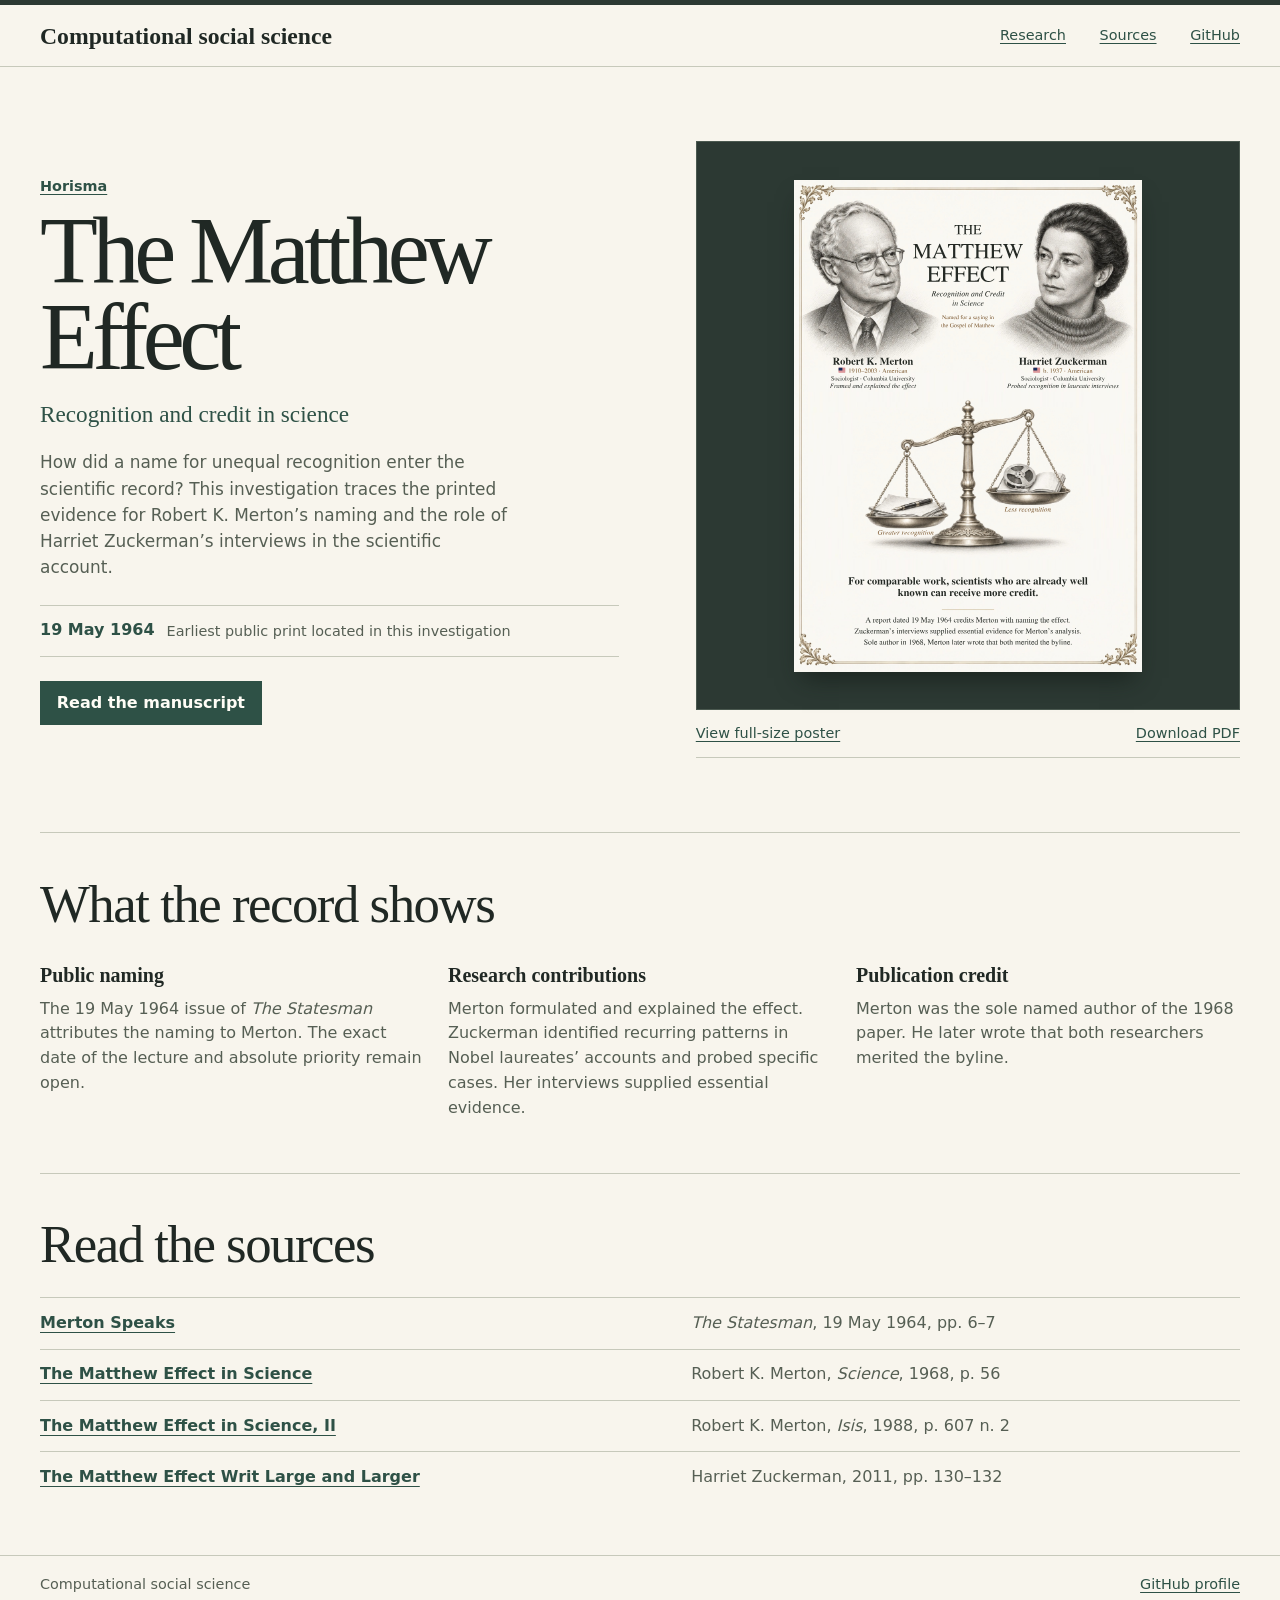
==== index.html @ 0ecb36c7 "Publish the illustrated Matthew Effect working manuscript" ====
<!doctype html>
<html lang="en">
<head>
  <meta charset="utf-8">
  <meta name="viewport" content="width=device-width, initial-scale=1">
  <meta name="description" content="Research by Computational social science. Explore the Horisma investigation of naming, recognition and credit in the history of the Matthew Effect.">
  <title>Computational social science · Research portfolio</title>
  <link rel="stylesheet" href="style.css">
</head>
<body>
  <a class="skip-link" href="#main">Skip to content</a>
  <header class="masthead">
    <div class="shell masthead-inner">
      <a class="wordmark" href="index.html" aria-label="Computational social science research portfolio home">Computational social science</a>
      <nav aria-label="Site">
        <a href="#research">Research</a>
        <a href="#sources">Sources</a>
        <a href="https://github.com/Computational-social-science">GitHub</a>
      </nav>
    </div>
  </header>

  <main id="main" class="shell">
    <section class="hero" id="research" aria-labelledby="case-title">
      <div class="intro">
        <a class="project-name" href="manuscript.html">Horisma</a>
        <h1 id="case-title">The Matthew<br class="title-break"> Effect</h1>
        <p class="subtitle">Recognition and credit in science</p>
        <p class="lead">How did a name for unequal recognition enter the scientific record? This investigation traces the printed evidence for Robert K. Merton’s naming and the role of Harriet Zuckerman’s interviews in the scientific account.</p>
        <div class="opening-date">
          <time datetime="1964-05-19">19 May 1964</time>
          <span>Earliest public print located in this investigation</span>
        </div>
        <a class="action" href="manuscript.html">Read the manuscript</a>
      </div>

      <figure class="plate">
        <div class="gallery">
          <a class="poster" href="assets/matthew-effect-poster.svg" aria-label="Open poster at full resolution">
            <img src="assets/matthew-effect-poster.svg" width="420" height="594" fetchpriority="high"
                 alt="Scientific poster with portraits of Robert K. Merton and Harriet Zuckerman flanking a balance that tips toward Merton.">
          </a>
        </div>
        <figcaption>
          <a href="assets/matthew-effect-poster.svg">View full-size poster</a>
          <a href="assets/matthew-effect-poster.pdf" download>Download PDF</a>
        </figcaption>
      </figure>
    </section>

    <section class="account" aria-labelledby="account-title">
      <h2 id="account-title">What the record shows</h2>
      <dl>
        <div>
          <dt>Public naming</dt>
          <dd>The 19 May 1964 issue of <cite>The Statesman</cite> attributes the naming to Merton. The exact date of the lecture and absolute priority remain open.</dd>
        </div>
        <div>
          <dt>Research contributions</dt>
          <dd>Merton formulated and explained the effect. Zuckerman identified recurring patterns in Nobel laureates’ accounts and probed specific cases. Her interviews supplied essential evidence.</dd>
        </div>
        <div>
          <dt>Publication credit</dt>
          <dd>Merton was the sole named author of the 1968 paper. He later wrote that both researchers merited the byline.</dd>
        </div>
      </dl>
    </section>

    <section class="sources" id="sources" aria-labelledby="sources-title">
      <h2 id="sources-title">Read the sources</h2>
      <ul>
        <li>
          <a href="https://repo.library.stonybrook.edu/xmlui/bitstream/handle/11401/62034/Statesman%2C%20V.7%2C%20n.%2011.pdf#page=6">Merton Speaks</a>
          <span><cite>The Statesman</cite>, 19 May 1964, pp. 6–7</span>
        </li>
        <li>
          <a href="https://garfield.library.upenn.edu/merton/matthew1.pdf#page=1">The Matthew Effect in Science</a>
          <span>Robert K. Merton, <cite>Science</cite>, 1968, p. 56</span>
        </li>
        <li>
          <a href="https://garfield.library.upenn.edu/merton/matthewii.pdf#page=2">The Matthew Effect in Science, II</a>
          <span>Robert K. Merton, <cite>Isis</cite>, 1988, p. 607 n. 2</span>
        </li>
        <li>
          <a href="https://www.jstor.org/stable/10.7829/j.ctt1282rv.16">The Matthew Effect Writ Large and Larger</a>
          <span>Harriet Zuckerman, 2011, pp. 130–132</span>
        </li>
      </ul>
    </section>
  </main>

  <footer class="site-footer">
    <div class="shell footer-inner">
      <span>Computational social science</span>
      <a href="https://github.com/Computational-social-science">GitHub profile</a>
    </div>
  </footer>
</body>
</html>
---- style.css ----
:root {
  color-scheme: light;
  --paper: #f8f5ed;
  --ink: #202824;
  --muted: #565f54;
  --rule: #c7c9bb;
  --accent: #2e5146;
  --gallery: #2c3933;
  --serif: "Iowan Old Style", "Palatino Linotype", "Book Antiqua", Georgia, serif;
  --sans: system-ui, -apple-system, "Segoe UI", sans-serif;
}

*, *::before, *::after { box-sizing: border-box; }

html { scroll-padding: 1.5rem; }

body {
  margin: 0;
  color: var(--ink);
  background: var(--paper);
  font: 1rem/1.55 var(--sans);
}

h1, h2, p, figure, dl, dd { margin: 0; }
a { color: var(--accent); text-underline-offset: .22em; }
a:hover { text-decoration-thickness: .13em; }
:focus-visible { outline: 2px solid #93600f; outline-offset: 5px; }

.shell {
  width: min(100% - 5rem, 75rem);
  margin-inline: auto;
}

.skip-link {
  position: absolute;
  z-index: 2;
  inset: .75rem auto auto .75rem;
  transform: translateY(-200%);
  padding: .6rem 1rem;
  background: var(--paper);
}
.skip-link:focus { transform: none; }

.masthead { border-top: .34rem solid var(--gallery); border-bottom: 1px solid var(--rule); }
.masthead-inner, .footer-inner {
  display: flex;
  align-items: center;
  justify-content: space-between;
  gap: 1.25rem;
  padding-block: 1.1rem;
}
.wordmark { font: 700 1.48rem/1.1 var(--serif); color: var(--ink); text-decoration: none; }
.masthead nav { display: flex; flex-wrap: wrap; gap: .6rem clamp(.8rem, 3vw, 2.1rem); }
.masthead nav a { font-size: .9rem; }

.hero {
  display: grid;
  grid-template-columns: minmax(0, 1fr) minmax(0, .94fr);
  align-items: center;
  gap: clamp(2rem, 6vw, 5.5rem);
  padding-block: clamp(3rem, 5.8vw, 6rem);
}
.intro { max-width: 37rem; }
.project-name { color: var(--accent); font-size: .9rem; font-weight: 650; }
h1, h2 { font-family: var(--serif); font-weight: 400; }
h1 { margin-top: .65rem; font-size: clamp(3.65rem, 7.4vw, 7.7rem); line-height: .9; letter-spacing: -.058em; }
.subtitle { margin-top: 1.2rem; font: 1.45rem/1.3 var(--serif); color: var(--accent); }
.lead { margin-top: 1.25rem; max-width: 44ch; font-size: 1.06rem; color: var(--muted); }
.opening-date {
  margin-block: 1.5rem;
  border-block: 1px solid var(--rule);
  padding-block: .8rem;
  display: flex;
  flex-wrap: wrap;
  align-items: center;
  gap: .15rem .75rem;
}
.opening-date time { font-weight: 650; color: var(--accent); }
.opening-date span { font-size: .9rem; color: var(--muted); }
.action {
  display: inline-flex;
  align-items: center;
  min-height: 44px;
  padding: .55rem 1.05rem;
  background: var(--accent);
  color: #fffdf6;
  font-weight: 600;
  text-decoration: none;
}
.action:hover { background: var(--ink); text-decoration: underline; }

.gallery {
  display: grid;
  justify-items: center;
  padding: clamp(1.1rem, 3vw, 2.8rem);
  background: var(--gallery);
  box-shadow: inset 0 0 0 1px #4b5950;
}
.poster {
  display: block;
  width: min(100%, 21.75rem);
  background: #fffaf0;
  box-shadow: 0 .9rem 1.45rem -.5rem #101813a8;
}
.poster:focus-visible { outline-color: #f4d092; }
.poster img { display: block; width: 100%; height: auto; }
figcaption {
  display: flex;
  flex-wrap: wrap;
  justify-content: space-between;
  gap: .4rem 1rem;
  border-bottom: 1px solid var(--rule);
  padding-block: .75rem;
  color: var(--muted);
  font-size: .9rem;
}

.account, .sources { border-top: 1px solid var(--rule); padding-block: 2.6rem 3.25rem; }
h2 { font-size: clamp(2.05rem, 4.3vw, 3.3rem); line-height: 1.1; letter-spacing: -.028em; }
.account dl { display: grid; grid-template-columns: repeat(3, minmax(0, 1fr)); gap: 1.5rem; margin-top: 1.9rem; }
.account dt { font: 700 1.25rem/1.2 var(--serif); margin-bottom: .6rem; }
.account dd { max-width: 38ch; color: var(--muted); }
.sources ul { margin: 1.5rem 0 0; padding: 0; list-style: none; }
.sources li {
  display: grid;
  grid-template-columns: minmax(0, 1.15fr) minmax(0, 1fr);
  gap: .2rem 1.25rem;
  padding-block: .8rem;
  border-top: 1px solid var(--rule);
}
.sources li a { width: fit-content; font-weight: 600; }
.sources li span { color: var(--muted); }
.site-footer { border-top: 1px solid var(--rule); color: var(--muted); font-size: .9rem; }

@media (max-width: 56rem) {
  .shell { width: min(100% - 3rem, 75rem); }
  .hero { gap: 1.8rem; }
  h1 { font-size: clamp(3.15rem, 8vw, 5rem); }
}

@media (max-width: 43rem) {
  .shell { width: calc(100% - 2.25rem); }
  .hero { grid-template-columns: 1fr; padding-block: 2.35rem; }
  .title-break { display: none; }
  h1 { font-size: clamp(3rem, 10.1vw, 4.7rem); }
  .account dl, .sources li { grid-template-columns: 1fr; }
  .account dl { gap: 1.4rem; }
}

@media (max-width: 34rem) {
  .masthead-inner { align-items: start; flex-direction: column; gap: .65rem; }
}
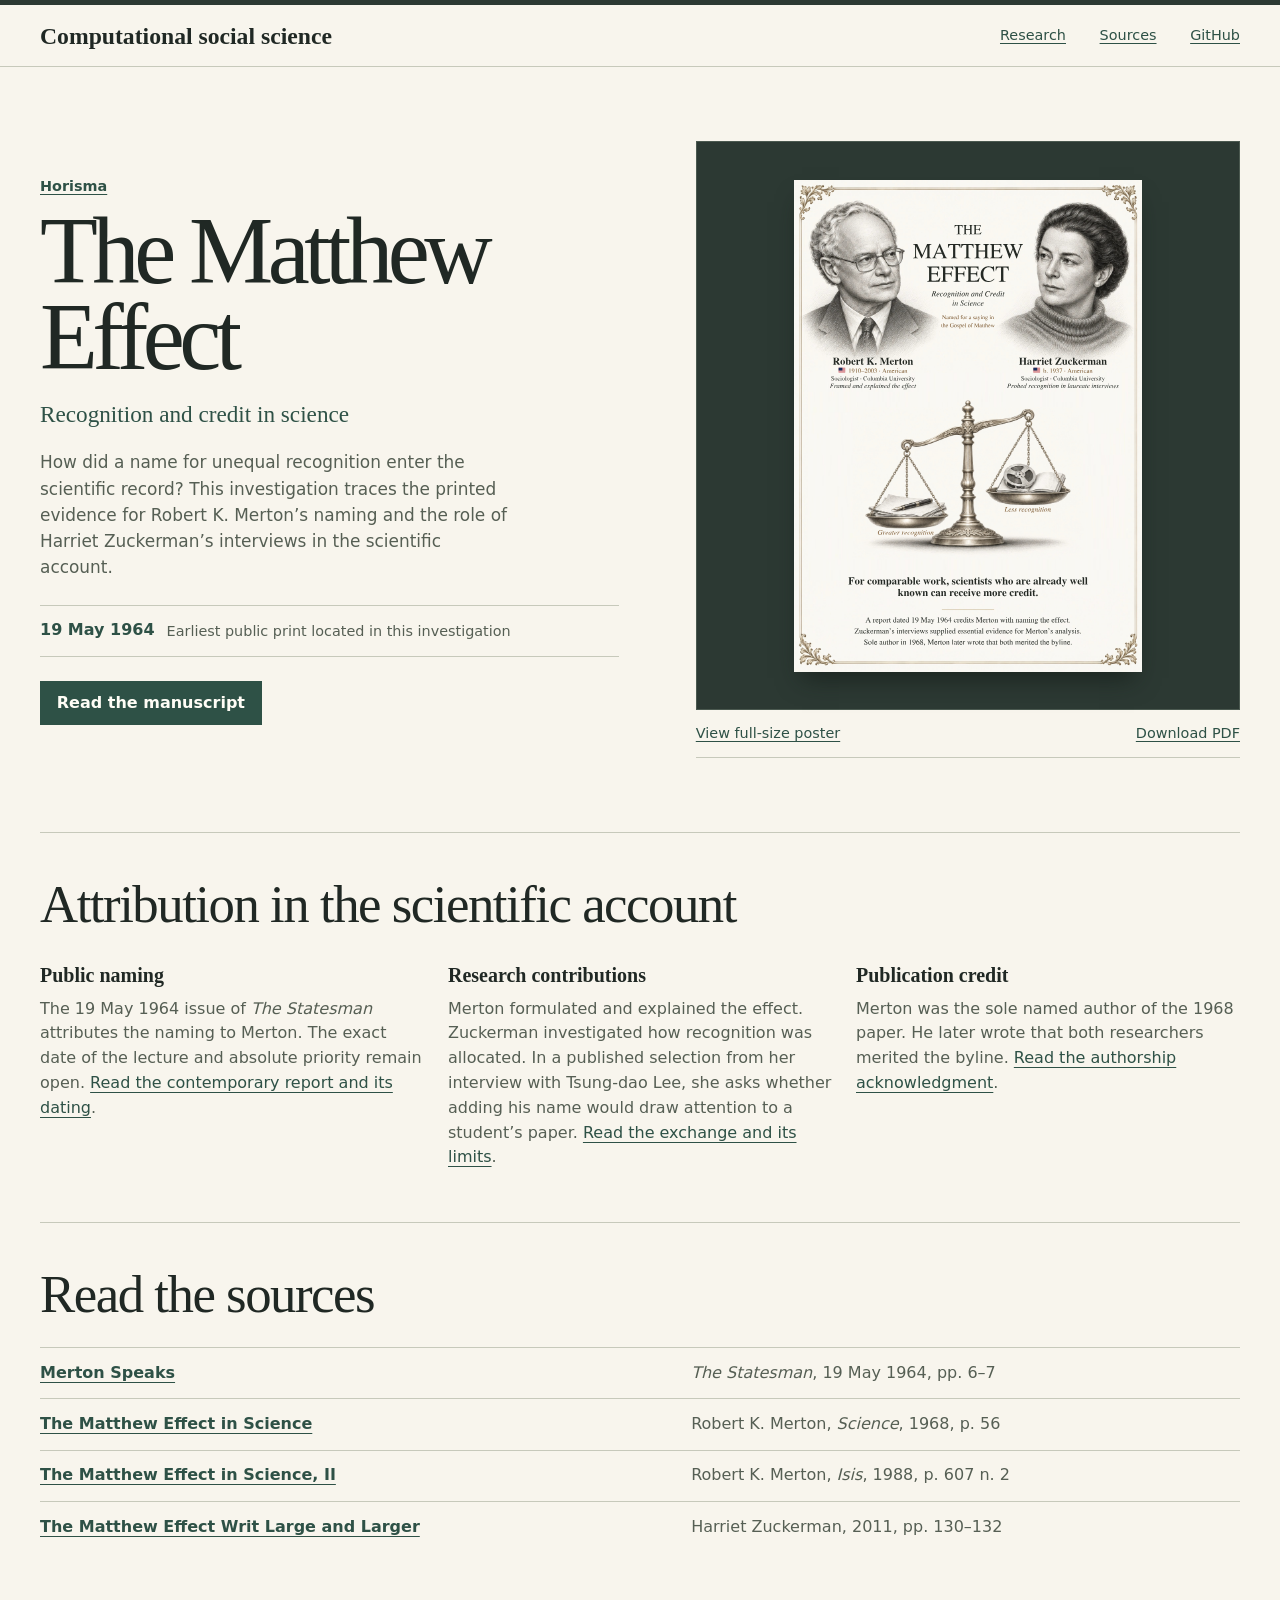
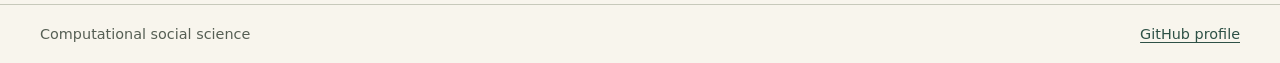
==== commit 5e87b04b: "Trace authorship and recognition questions in the Lee interview" ====
--- a/index.html
+++ b/index.html
@@ -48,20 +48,20 @@
       </figure>
     </section>
 
-    <section class="account" aria-labelledby="account-title">
-      <h2 id="account-title">What the record shows</h2>
+    <section class="account" id="attribution" aria-labelledby="account-title">
+      <h2 id="account-title">Attribution in the scientific account</h2>
       <dl>
         <div>
           <dt>Public naming</dt>
-          <dd>The 19 May 1964 issue of <cite>The Statesman</cite> attributes the naming to Merton. The exact date of the lecture and absolute priority remain open.</dd>
+          <dd>The 19 May 1964 issue of <cite>The Statesman</cite> attributes the naming to Merton. The exact date of the lecture and absolute priority remain open. <a href="manuscript.html#the-evidence-changes-the-starting-point">Read the contemporary report and its dating</a>.</dd>
         </div>
         <div>
           <dt>Research contributions</dt>
-          <dd>Merton formulated and explained the effect. Zuckerman identified recurring patterns in Nobel laureates’ accounts and probed specific cases. Her interviews supplied essential evidence.</dd>
+          <dd>Merton formulated and explained the effect. Zuckerman investigated how recognition was allocated. In a published selection from her interview with Tsung-dao Lee, she asks whether adding his name would draw attention to a student’s paper. <a href="manuscript.html#who-raised-the-question-of-credit">Read the exchange and its limits</a>.</dd>
         </div>
         <div>
           <dt>Publication credit</dt>
-          <dd>Merton was the sole named author of the 1968 paper. He later wrote that both researchers merited the byline.</dd>
+          <dd>Merton was the sole named author of the 1968 paper. He later wrote that both researchers merited the byline. <a href="manuscript.html#the-later-acknowledgment">Read the authorship acknowledgment</a>.</dd>
         </div>
       </dl>
     </section>
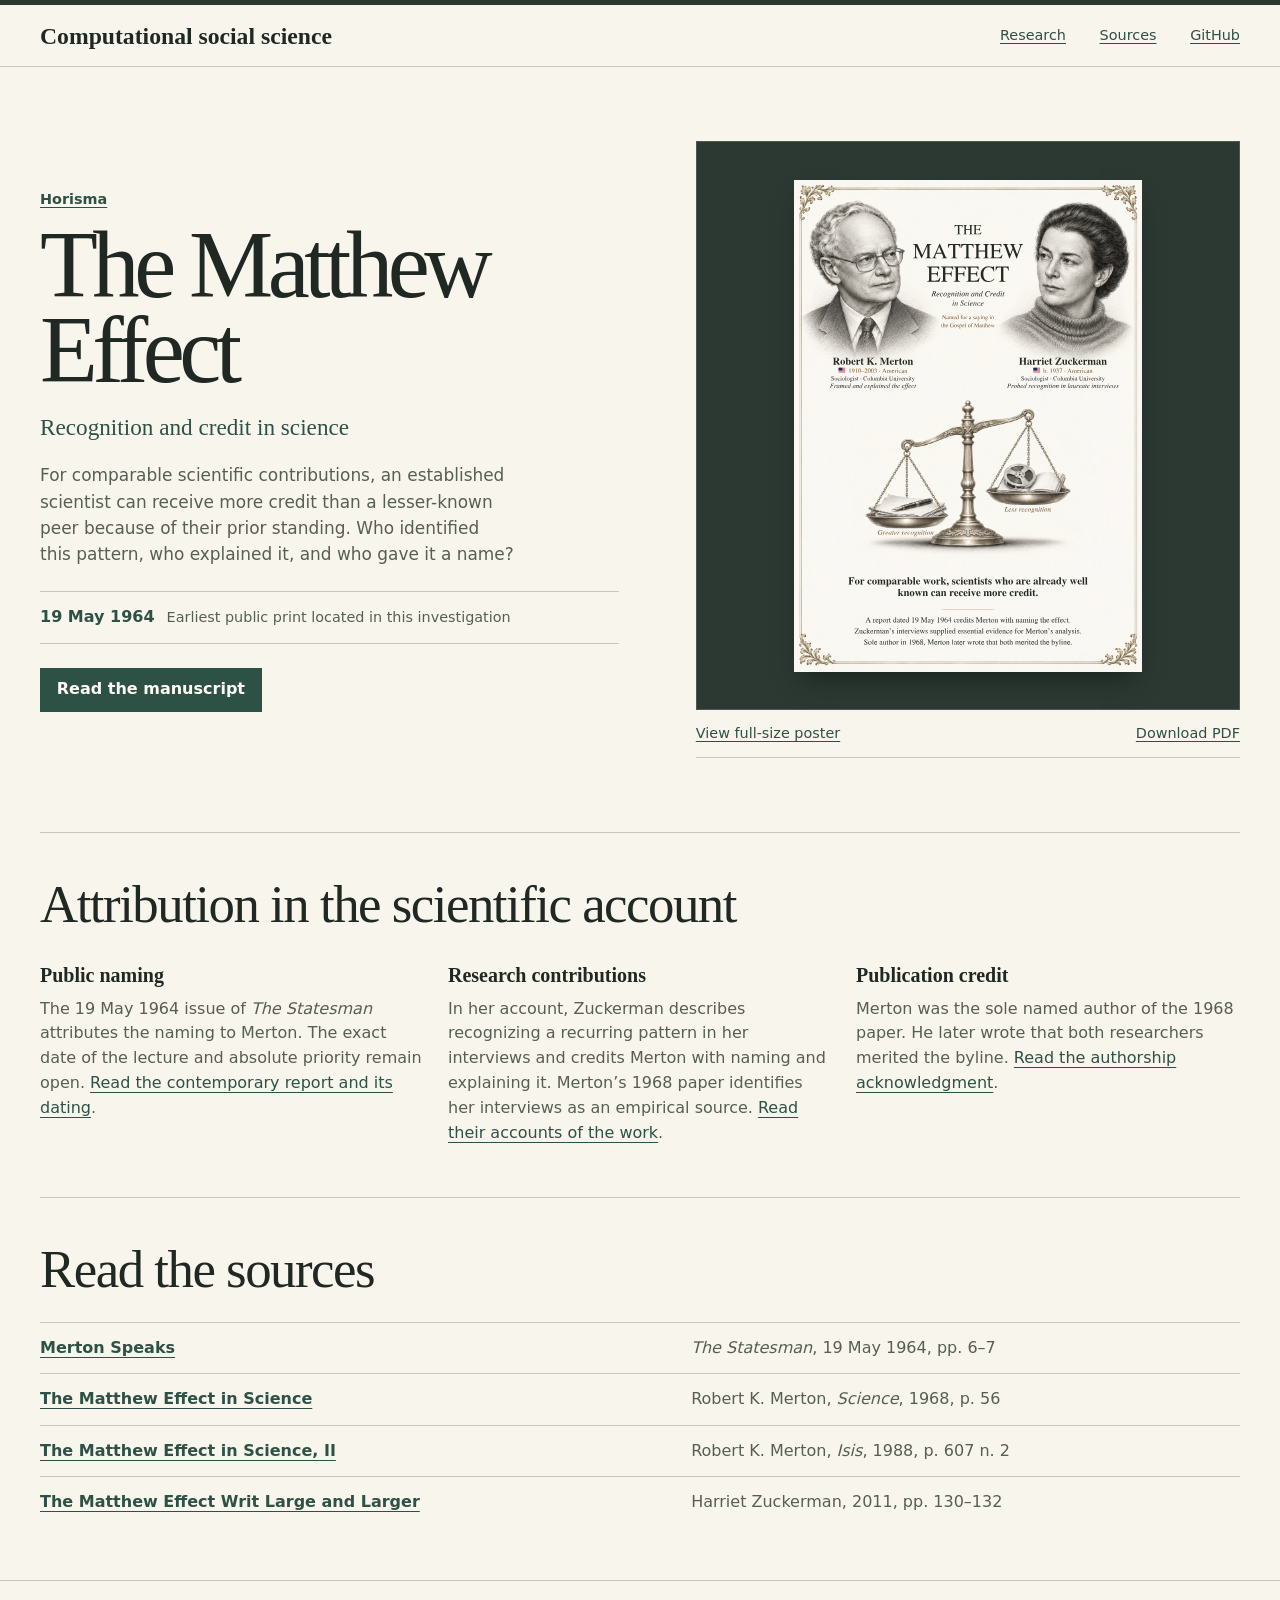
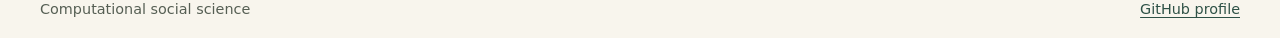
==== commit 1bf92ea3: "Publish the revised Matthew Effect working edition" ====
--- a/index.html
+++ b/index.html
@@ -26,7 +26,7 @@
         <a class="project-name" href="manuscript.html">Horisma</a>
         <h1 id="case-title">The Matthew<br class="title-break"> Effect</h1>
         <p class="subtitle">Recognition and credit in science</p>
-        <p class="lead">How did a name for unequal recognition enter the scientific record? This investigation traces the printed evidence for Robert K. Merton’s naming and the role of Harriet Zuckerman’s interviews in the scientific account.</p>
+        <p class="lead">For comparable scientific contributions, an established scientist can receive more credit than a lesser-known peer because of their prior standing. Who identified this pattern, who explained it, and who gave it a name?</p>
         <div class="opening-date">
           <time datetime="1964-05-19">19 May 1964</time>
           <span>Earliest public print located in this investigation</span>
@@ -57,7 +57,7 @@
         </div>
         <div>
           <dt>Research contributions</dt>
-          <dd>Merton formulated and explained the effect. Zuckerman investigated how recognition was allocated. In a published selection from her interview with Tsung-dao Lee, she asks whether adding his name would draw attention to a student’s paper. <a href="manuscript.html#who-raised-the-question-of-credit">Read the exchange and its limits</a>.</dd>
+          <dd>In her account, Zuckerman describes recognizing a recurring pattern in her interviews and credits Merton with naming and explaining it. Merton’s 1968 paper identifies her interviews as an empirical source. <a href="manuscript.html#one-byline-more-than-one-contribution">Read their accounts of the work</a>.</dd>
         </div>
         <div>
           <dt>Publication credit</dt>
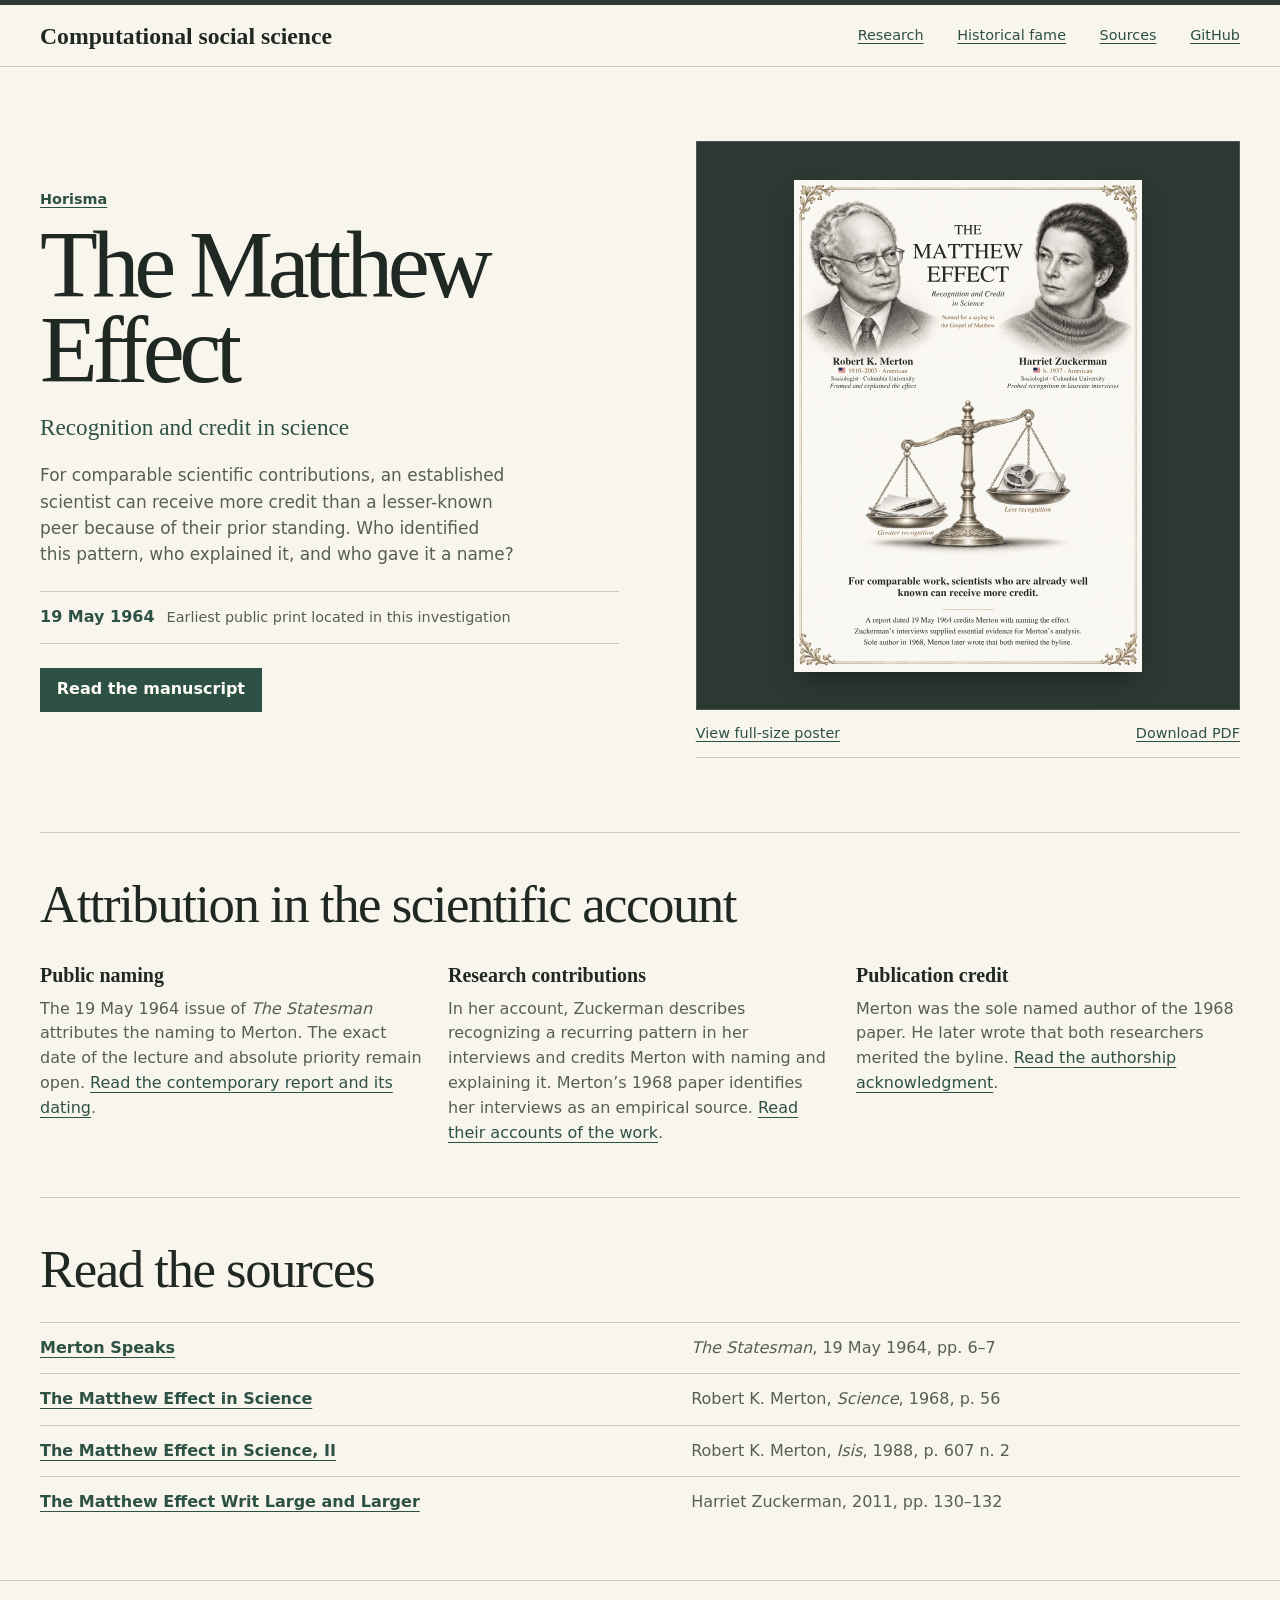
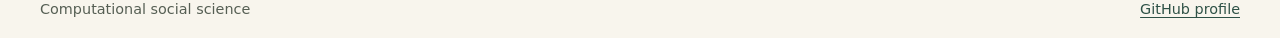
==== commit 6caecb6f: "Publish independent historical fame validation framework and edition study" ====
--- a/index.html
+++ b/index.html
@@ -14,6 +14,7 @@
       <a class="wordmark" href="index.html" aria-label="Computational social science research portfolio home">Computational social science</a>
       <nav aria-label="Site">
         <a href="#research">Research</a>
+        <a href="historical-fame.html">Historical fame</a>
         <a href="#sources">Sources</a>
         <a href="https://github.com/Computational-social-science">GitHub</a>
       </nav>
